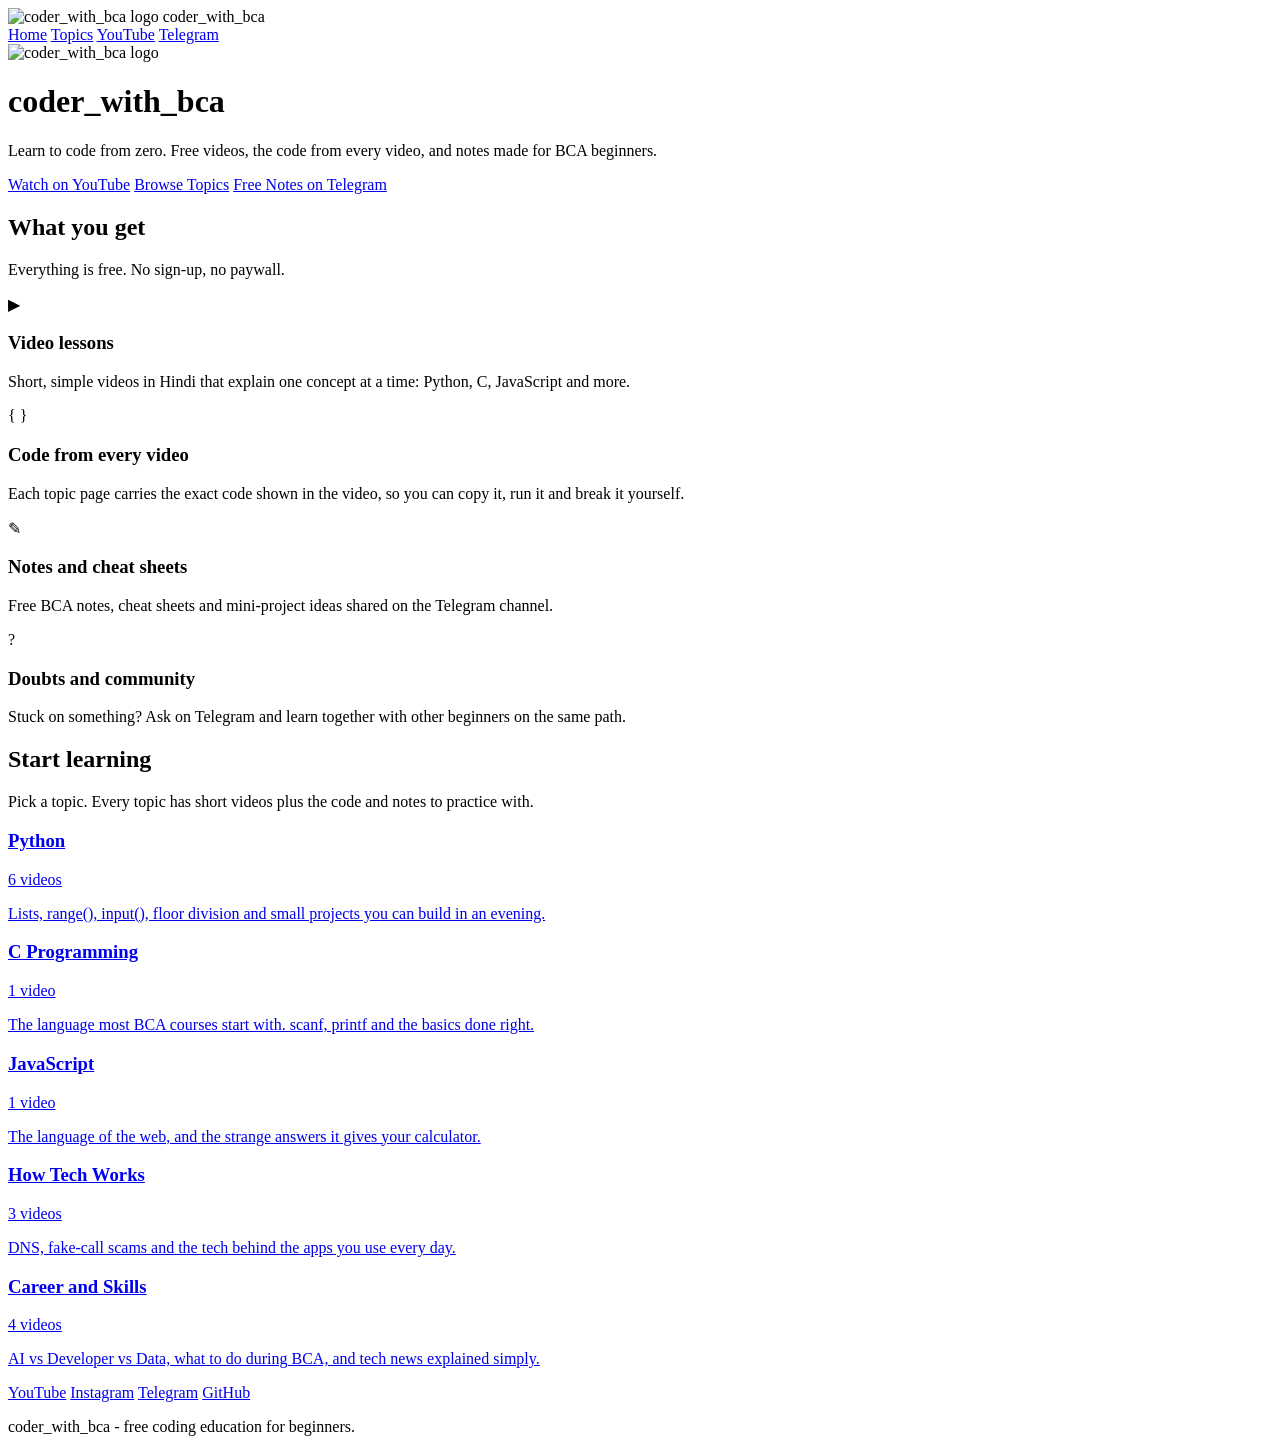
==== index.html @ a45d680a "Create index.html for coder_with_bca website This HTML file serves as the main page for the 'coder_w" ====
<!DOCTYPE html>
<html lang="en">
<head>
<meta charset="UTF-8">
<meta name="viewport" content="width=device-width, initial-scale=1.0">
<title>coder_with_bca - Learn to Code from Zero</title>
<meta name="description" content="Free coding videos, code from every video, and notes for BCA beginners. Learn Python, C, JavaScript and how tech really works.">
<link rel="icon" href="https://github.com/coder-with-bca.png?size=64">
<link rel="stylesheet" href="style.css">
</head>
<body>

<nav>
  <div class="wrap">
    <img src="https://github.com/coder-with-bca.png?size=68" alt="coder_with_bca logo">
    <span class="brand">coder_with_bca</span>
    <div class="links">
      <a href="index.html" class="active">Home</a>
      <a href="topics.html">Topics</a>
      <a href="https://www.youtube.com/@coder_with_bca">YouTube</a>
      <a href="https://t.me/coder_with_bca">Telegram</a>
    </div>
  </div>
</nav>

<header class="hero">
  <img src="https://github.com/coder-with-bca.png?size=240" alt="coder_with_bca logo">
  <h1>coder<span>_</span>with<span>_</span>bca</h1>
  <p class="tag">Learn to code from zero. Free videos, the code from every video, and notes made for BCA beginners.</p>
  <div class="cta-row">
    <a class="btn btn-primary" href="https://www.youtube.com/@coder_with_bca">Watch on YouTube</a>
    <a class="btn btn-mint" href="topics.html">Browse Topics</a>
    <a class="btn btn-ghost" href="https://t.me/coder_with_bca">Free Notes on Telegram</a>
  </div>
</header>

<section>
  <div class="wrap">
    <h2 class="section-title">What you get</h2>
    <p class="section-sub">Everything is free. No sign-up, no paywall.</p>
    <div class="grid">
      <div class="card">
        <div class="icon">&#9654;</div>
        <h3>Video lessons</h3>
        <p>Short, simple videos in Hindi that explain one concept at a time: Python, C, JavaScript and more.</p>
      </div>
      <div class="card">
        <div class="icon">{ }</div>
        <h3>Code from every video</h3>
        <p>Each topic page carries the exact code shown in the video, so you can copy it, run it and break it yourself.</p>
      </div>
      <div class="card">
        <div class="icon">&#9998;</div>
        <h3>Notes and cheat sheets</h3>
        <p>Free BCA notes, cheat sheets and mini-project ideas shared on the Telegram channel.</p>
      </div>
      <div class="card">
        <div class="icon">?</div>
        <h3>Doubts and community</h3>
        <p>Stuck on something? Ask on Telegram and learn together with other beginners on the same path.</p>
      </div>
    </div>
  </div>
</section>

<section>
  <div class="wrap">
    <h2 class="section-title">Start learning</h2>
    <p class="section-sub">Pick a topic. Every topic has short videos plus the code and notes to practice with.</p>
    <div class="grid">
      <a class="card topic-card" href="topics.html#python">
        <h3>Python</h3>
        <p class="count">6 videos</p>
        <p>Lists, range(), input(), floor division and small projects you can build in an evening.</p>
      </a>
      <a class="card topic-card" href="topics.html#c">
        <h3>C Programming</h3>
        <p class="count">1 video</p>
        <p>The language most BCA courses start with. scanf, printf and the basics done right.</p>
      </a>
      <a class="card topic-card" href="topics.html#javascript">
        <h3>JavaScript</h3>
        <p class="count">1 video</p>
        <p>The language of the web, and the strange answers it gives your calculator.</p>
      </a>
      <a class="card topic-card" href="topics.html#howtech">
        <h3>How Tech Works</h3>
        <p class="count">3 videos</p>
        <p>DNS, fake-call scams and the tech behind the apps you use every day.</p>
      </a>
      <a class="card topic-card" href="topics.html#career">
        <h3>Career and Skills</h3>
        <p class="count">4 videos</p>
        <p>AI vs Developer vs Data, what to do during BCA, and tech news explained simply.</p>
      </a>
    </div>
  </div>
</section>

<footer>
  <div class="wrap">
    <div class="socials">
      <a href="https://www.youtube.com/@coder_with_bca">YouTube</a>
      <a href="https://www.instagram.com/coder_with_bca">Instagram</a>
      <a href="https://t.me/coder_with_bca">Telegram</a>
      <a href="https://github.com/coder-with-bca">GitHub</a>
    </div>
    <p>coder_with_bca - free coding education for beginners.</p>
  </div>
</footer>

</body>
</html>
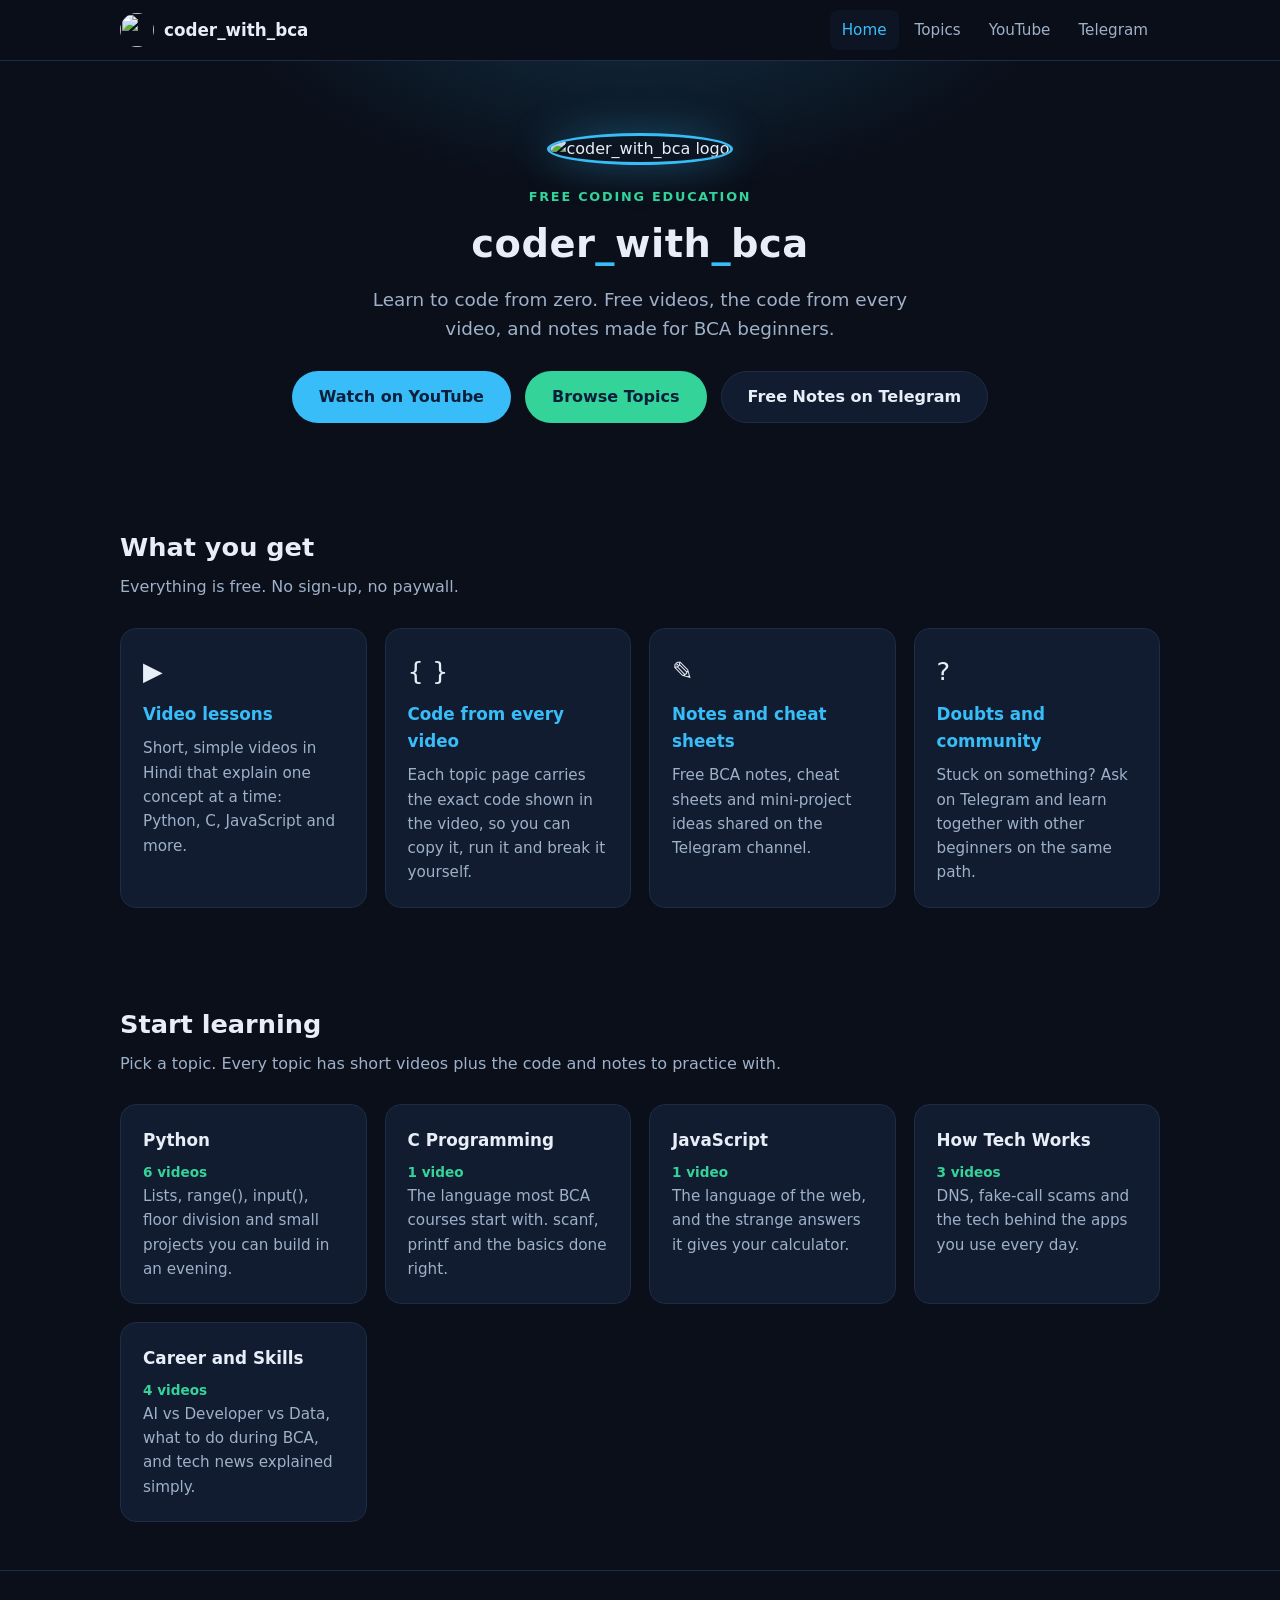
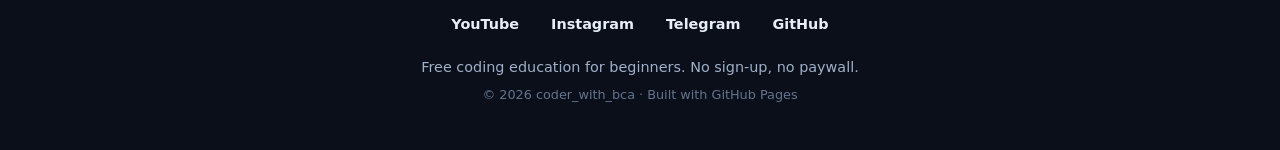
==== commit 594d3e85: "Rebuild home page: semantic HTML, meta/OG tags, skip link" ====
--- a/index.html
+++ b/index.html
@@ -3,111 +3,136 @@
 <head>
 <meta charset="UTF-8">
 <meta name="viewport" content="width=device-width, initial-scale=1.0">
-<title>coder_with_bca - Learn to Code from Zero</title>
+<title>coder_with_bca — Learn to Code from Zero, Free</title>
 <meta name="description" content="Free coding videos, code from every video, and notes for BCA beginners. Learn Python, C, JavaScript and how tech really works.">
-<link rel="icon" href="https://github.com/coder-with-bca.png?size=64">
+<link rel="canonical" href="https://coder-with-bca.github.io/">
+<meta name="robots" content="index, follow">
+<meta name="theme-color" content="#0a0f1a">
+<meta property="og:type" content="website">
+<meta property="og:site_name" content="coder_with_bca">
+<meta property="og:title" content="coder_with_bca — Learn to Code from Zero, Free">
+<meta property="og:description" content="Free coding videos, code from every video, and notes for BCA beginners. Learn Python, C, JavaScript and how tech really works.">
+<meta property="og:url" content="https://coder-with-bca.github.io/">
+<meta property="og:image" content="https://coder-with-bca.github.io/og-image.png">
+<meta property="og:image:width" content="1200">
+<meta property="og:image:height" content="630">
+<meta name="twitter:card" content="summary_large_image">
+<meta name="twitter:title" content="coder_with_bca — Learn to Code from Zero, Free">
+<meta name="twitter:description" content="Free coding videos, code from every video, and notes for BCA beginners. Learn Python, C, JavaScript and how tech really works.">
+<meta name="twitter:image" content="https://coder-with-bca.github.io/og-image.png">
+<link rel="icon" type="image/svg+xml" href="favicon.svg">
+<link rel="icon" type="image/png" sizes="32x32" href="favicon-32.png">
+<link rel="apple-touch-icon" href="apple-touch-icon.png">
+<link rel="preconnect" href="https://www.youtube-nocookie.com">
 <link rel="stylesheet" href="style.css">
 </head>
 <body>
-
-<nav>
-  <div class="wrap">
-    <img src="https://github.com/coder-with-bca.png?size=68" alt="coder_with_bca logo">
-    <span class="brand">coder_with_bca</span>
-    <div class="links">
-      <a href="index.html" class="active">Home</a>
-      <a href="topics.html">Topics</a>
-      <a href="https://www.youtube.com/@coder_with_bca">YouTube</a>
-      <a href="https://t.me/coder_with_bca">Telegram</a>
-    </div>
-  </div>
-</nav>
-
-<header class="hero">
-  <img src="https://github.com/coder-with-bca.png?size=240" alt="coder_with_bca logo">
-  <h1>coder<span>_</span>with<span>_</span>bca</h1>
-  <p class="tag">Learn to code from zero. Free videos, the code from every video, and notes made for BCA beginners.</p>
-  <div class="cta-row">
-    <a class="btn btn-primary" href="https://www.youtube.com/@coder_with_bca">Watch on YouTube</a>
-    <a class="btn btn-mint" href="topics.html">Browse Topics</a>
-    <a class="btn btn-ghost" href="https://t.me/coder_with_bca">Free Notes on Telegram</a>
-  </div>
+<a class="skip-link" href="#main">Skip to content</a>
+<header class="site-header">
+  <nav class="wrap nav" aria-label="Main navigation">
+    <a class="brand" href="index.html">
+      <img src="favicon.svg" width="34" height="34" alt="" aria-hidden="true">
+      <span>coder_with_bca</span>
+    </a>
+    <ul class="nav-links">
+      <li><a href="index.html" aria-current="page">Home</a></li>
+      <li><a href="topics.html">Topics</a></li>
+      <li><a href="https://www.youtube.com/@coder_with_bca">YouTube</a></li>
+      <li><a href="https://t.me/coder_with_bca">Telegram</a></li>
+    </ul>
+  </nav>
 </header>
 
-<section>
+<main id="main">
+<section class="hero">
   <div class="wrap">
-    <h2 class="section-title">What you get</h2>
-    <p class="section-sub">Everything is free. No sign-up, no paywall.</p>
-    <div class="grid">
-      <div class="card">
-        <div class="icon">&#9654;</div>
-        <h3>Video lessons</h3>
-        <p>Short, simple videos in Hindi that explain one concept at a time: Python, C, JavaScript and more.</p>
-      </div>
-      <div class="card">
-        <div class="icon">{ }</div>
-        <h3>Code from every video</h3>
-        <p>Each topic page carries the exact code shown in the video, so you can copy it, run it and break it yourself.</p>
-      </div>
-      <div class="card">
-        <div class="icon">&#9998;</div>
-        <h3>Notes and cheat sheets</h3>
-        <p>Free BCA notes, cheat sheets and mini-project ideas shared on the Telegram channel.</p>
-      </div>
-      <div class="card">
-        <div class="icon">?</div>
-        <h3>Doubts and community</h3>
-        <p>Stuck on something? Ask on Telegram and learn together with other beginners on the same path.</p>
-      </div>
+    <img class="hero-logo" src="https://github.com/coder-with-bca.png?size=240" width="120" height="120" alt="coder_with_bca logo" fetchpriority="high">
+    <p class="kicker">Free coding education</p>
+    <h1>coder<span>_</span>with<span>_</span>bca</h1>
+    <p class="tag">Learn to code from zero. Free videos, the code from every video, and notes made for BCA beginners.</p>
+    <div class="cta-row">
+      <a class="btn btn-primary" href="https://www.youtube.com/@coder_with_bca">Watch on YouTube</a>
+      <a class="btn btn-mint" href="topics.html">Browse Topics</a>
+      <a class="btn btn-ghost" href="https://t.me/coder_with_bca">Free Notes on Telegram</a>
     </div>
   </div>
 </section>
 
-<section>
+<section aria-labelledby="what-you-get">
   <div class="wrap">
-    <h2 class="section-title">Start learning</h2>
+    <h2 class="section-title" id="what-you-get">What you get</h2>
+    <p class="section-sub">Everything is free. No sign-up, no paywall.</p>
+    <ul class="grid feature-grid" role="list">
+      <li class="card">
+        <div class="icon" aria-hidden="true">&#9654;</div>
+        <h3>Video lessons</h3>
+        <p>Short, simple videos in Hindi that explain one concept at a time: Python, C, JavaScript and more.</p>
+      </li>
+      <li class="card">
+        <div class="icon" aria-hidden="true">{ }</div>
+        <h3>Code from every video</h3>
+        <p>Each topic page carries the exact code shown in the video, so you can copy it, run it and break it yourself.</p>
+      </li>
+      <li class="card">
+        <div class="icon" aria-hidden="true">&#9998;</div>
+        <h3>Notes and cheat sheets</h3>
+        <p>Free BCA notes, cheat sheets and mini-project ideas shared on the Telegram channel.</p>
+      </li>
+      <li class="card">
+        <div class="icon" aria-hidden="true">?</div>
+        <h3>Doubts and community</h3>
+        <p>Stuck on something? Ask on Telegram and learn together with other beginners on the same path.</p>
+      </li>
+    </ul>
+  </div>
+</section>
+
+<section aria-labelledby="start-learning">
+  <div class="wrap">
+    <h2 class="section-title" id="start-learning">Start learning</h2>
     <p class="section-sub">Pick a topic. Every topic has short videos plus the code and notes to practice with.</p>
-    <div class="grid">
-      <a class="card topic-card" href="topics.html#python">
+    <ul class="grid" role="list">
+      <li><a class="card topic-card" href="topics.html#python">
         <h3>Python</h3>
         <p class="count">6 videos</p>
         <p>Lists, range(), input(), floor division and small projects you can build in an evening.</p>
-      </a>
-      <a class="card topic-card" href="topics.html#c">
+      </a></li>
+      <li><a class="card topic-card" href="topics.html#c">
         <h3>C Programming</h3>
         <p class="count">1 video</p>
         <p>The language most BCA courses start with. scanf, printf and the basics done right.</p>
-      </a>
-      <a class="card topic-card" href="topics.html#javascript">
+      </a></li>
+      <li><a class="card topic-card" href="topics.html#javascript">
         <h3>JavaScript</h3>
         <p class="count">1 video</p>
         <p>The language of the web, and the strange answers it gives your calculator.</p>
-      </a>
-      <a class="card topic-card" href="topics.html#howtech">
+      </a></li>
+      <li><a class="card topic-card" href="topics.html#howtech">
         <h3>How Tech Works</h3>
         <p class="count">3 videos</p>
         <p>DNS, fake-call scams and the tech behind the apps you use every day.</p>
-      </a>
-      <a class="card topic-card" href="topics.html#career">
+      </a></li>
+      <li><a class="card topic-card" href="topics.html#career">
         <h3>Career and Skills</h3>
         <p class="count">4 videos</p>
         <p>AI vs Developer vs Data, what to do during BCA, and tech news explained simply.</p>
-      </a>
-    </div>
+      </a></li>
+    </ul>
   </div>
 </section>
+</main>
 
-<footer>
+<footer class="site-footer">
   <div class="wrap">
-    <div class="socials">
+    <nav class="socials" aria-label="Social links">
       <a href="https://www.youtube.com/@coder_with_bca">YouTube</a>
       <a href="https://www.instagram.com/coder_with_bca">Instagram</a>
       <a href="https://t.me/coder_with_bca">Telegram</a>
       <a href="https://github.com/coder-with-bca">GitHub</a>
-    </div>
-    <p>coder_with_bca - free coding education for beginners.</p>
+    </nav>
+    <p class="tagline">Free coding education for beginners. No sign-up, no paywall.</p>
+    <p class="fine">&copy; 2026 coder_with_bca &middot; Built with GitHub Pages</p>
   </div>
 </footer>
-
 </body>
 </html>
--- a/style.css
+++ b/style.css
@@ -0,0 +1,231 @@
+/* coder_with_bca — site styles
+   Tokens first, then base, layout, components, and small-screen rules. */
+
+:root {
+  --bg: #0a0f1a;
+  --bg-soft: #0d1524;
+  --card: #111c30;
+  --card-border: #1e2c47;
+  --text: #e8eef7;
+  --muted: #9fb0c9;
+  --sky: #38bdf8;
+  --mint: #34d399;
+  --navy: #0b1f3a;
+  --radius: 16px;
+  --wrap: 1080px;
+}
+
+* { margin: 0; padding: 0; box-sizing: border-box; }
+
+html { scroll-behavior: smooth; }
+
+body {
+  background: var(--bg);
+  color: var(--text);
+  font-family: "Segoe UI", system-ui, -apple-system, Roboto, sans-serif;
+  line-height: 1.6;
+  -webkit-font-smoothing: antialiased;
+}
+
+a { color: var(--sky); text-decoration: none; }
+a:hover { text-decoration: underline; }
+
+/* Keyboard users always see where they are */
+:focus-visible {
+  outline: 2px solid var(--sky);
+  outline-offset: 3px;
+  border-radius: 4px;
+}
+
+.wrap { max-width: var(--wrap); margin: 0 auto; padding: 0 20px; }
+
+.skip-link {
+  position: absolute; left: 12px; top: -48px;
+  background: var(--sky); color: var(--navy);
+  padding: 8px 14px; border-radius: 8px; font-weight: 600;
+  transition: top 0.15s ease; z-index: 100;
+}
+.skip-link:focus { top: 12px; text-decoration: none; }
+
+/* ---------- Header / nav ---------- */
+.site-header {
+  position: sticky; top: 0; z-index: 10;
+  background: rgba(10, 15, 26, 0.92);
+  backdrop-filter: blur(8px);
+  -webkit-backdrop-filter: blur(8px);
+  border-bottom: 1px solid var(--card-border);
+}
+.nav {
+  display: flex; align-items: center; gap: 16px;
+  min-height: 60px;
+}
+.brand {
+  display: flex; align-items: center; gap: 10px;
+  font-weight: 700; font-size: 1.05rem; color: var(--text);
+  white-space: nowrap; flex-shrink: 0;
+}
+.brand:hover { text-decoration: none; color: var(--sky); }
+.brand img { width: 34px; height: 34px; border-radius: 50%; display: block; }
+
+/* Links scroll sideways on narrow screens instead of wrapping */
+.nav-links {
+  display: flex; gap: 4px; margin-left: auto;
+  list-style: none;
+  overflow-x: auto; white-space: nowrap;
+  scrollbar-width: none;
+  -webkit-overflow-scrolling: touch;
+}
+.nav-links::-webkit-scrollbar { display: none; }
+.nav-links a {
+  display: block; padding: 8px 12px; border-radius: 8px;
+  color: var(--muted); font-size: 0.95rem; font-weight: 500;
+}
+.nav-links a:hover { color: var(--sky); text-decoration: none; background: var(--bg-soft); }
+.nav-links a[aria-current="page"] { color: var(--sky); background: var(--bg-soft); }
+
+/* ---------- Hero ---------- */
+.hero {
+  text-align: center;
+  padding: 72px 20px 56px;
+  background:
+    radial-gradient(600px 300px at 50% -80px, rgba(56, 189, 248, 0.18), transparent 70%),
+    var(--bg);
+}
+.hero-logo {
+  width: 120px; height: 120px; border-radius: 50%;
+  border: 3px solid var(--sky);
+  box-shadow: 0 0 40px rgba(56, 189, 248, 0.35);
+}
+.kicker {
+  margin-top: 22px;
+  color: var(--mint);
+  font-size: 0.8rem; font-weight: 700;
+  letter-spacing: 0.14em; text-transform: uppercase;
+}
+.hero h1 { font-size: 2.4rem; margin: 6px 0 10px; letter-spacing: 0.5px; }
+.hero h1 span { color: var(--sky); }
+.hero .tag { color: var(--muted); font-size: 1.15rem; max-width: 560px; margin: 0 auto 28px; }
+
+.cta-row { display: flex; gap: 14px; justify-content: center; flex-wrap: wrap; }
+.btn {
+  display: inline-block; padding: 12px 26px; border-radius: 999px;
+  font-weight: 600; font-size: 1rem; border: 1px solid transparent;
+  transition: transform 0.15s ease, box-shadow 0.15s ease;
+}
+.btn:hover { text-decoration: none; transform: translateY(-1px); }
+.btn-primary { background: var(--sky); color: var(--navy); }
+.btn-primary:hover { box-shadow: 0 6px 20px rgba(56, 189, 248, 0.35); }
+.btn-mint { background: var(--mint); color: var(--navy); }
+.btn-mint:hover { box-shadow: 0 6px 20px rgba(52, 211, 153, 0.3); }
+.btn-ghost { border-color: var(--card-border); color: var(--text); background: var(--card); }
+.btn-ghost:hover { border-color: var(--sky); }
+
+/* ---------- Sections ---------- */
+section { padding: 48px 0; }
+.section-title { font-size: 1.6rem; margin-bottom: 6px; }
+.section-sub { color: var(--muted); margin-bottom: 28px; }
+
+/* ---------- Cards ---------- */
+.grid {
+  display: grid; gap: 18px;
+  grid-template-columns: repeat(auto-fit, minmax(220px, 1fr));
+  list-style: none;
+}
+.card {
+  background: var(--card);
+  border: 1px solid var(--card-border);
+  border-radius: var(--radius);
+  padding: 22px;
+  height: 100%;
+  transition: border-color 0.15s ease, transform 0.15s ease;
+}
+.card h3 { font-size: 1.05rem; margin-bottom: 8px; color: var(--sky); }
+.card p { color: var(--muted); font-size: 0.95rem; }
+.card .icon { font-size: 1.6rem; margin-bottom: 10px; }
+
+/* Topic cards on home */
+a.topic-card { display: block; }
+a.topic-card:hover { text-decoration: none; border-color: var(--sky); transform: translateY(-2px); }
+.topic-card h3 { color: var(--text); }
+.topic-card .count { color: var(--mint); font-size: 0.85rem; font-weight: 600; }
+
+/* ---------- Video cards ---------- */
+.video-grid {
+  display: grid; gap: 24px;
+  grid-template-columns: repeat(auto-fit, minmax(300px, 1fr));
+}
+.video-card {
+  background: var(--card);
+  border: 1px solid var(--card-border);
+  border-radius: var(--radius);
+  overflow: hidden;
+}
+.video-frame { position: relative; padding-top: 56.25%; background: #000; }
+.video-frame iframe {
+  position: absolute; inset: 0; width: 100%; height: 100%; border: 0;
+}
+.video-body { padding: 16px 18px 20px; }
+.video-body h3 { font-size: 1rem; margin-bottom: 6px; }
+.video-body p { color: var(--muted); font-size: 0.9rem; margin-bottom: 10px; }
+
+details { margin-top: 6px; }
+summary {
+  cursor: pointer; color: var(--mint); font-weight: 600; font-size: 0.9rem;
+  list-style: none;
+}
+summary::before { content: "{ } "; color: var(--sky); }
+summary:hover { text-decoration: underline; }
+pre {
+  margin-top: 10px; background: #060b14; border: 1px solid var(--card-border);
+  border-radius: 10px; padding: 14px; overflow-x: auto;
+  font-size: 0.82rem; line-height: 1.5;
+  font-family: "Cascadia Code", Consolas, Menlo, monospace;
+  color: #c9e4ff;
+  tab-size: 4;
+}
+.comment { color: #5c7a9e; }
+
+/* Topic blocks on topics page */
+.topic-block { margin-bottom: 56px; }
+.topic-block > h2 {
+  font-size: 1.4rem; margin-bottom: 4px;
+  padding-bottom: 10px; border-bottom: 2px solid var(--card-border);
+}
+.topic-block > h2 em { color: var(--sky); font-style: normal; }
+.topic-block > p { color: var(--muted); margin-bottom: 22px; }
+
+/* ---------- Footer ---------- */
+.site-footer {
+  border-top: 1px solid var(--card-border);
+  padding: 36px 0 44px; text-align: center;
+  color: var(--muted); font-size: 0.9rem;
+}
+.socials {
+  display: flex; gap: 8px; justify-content: center; flex-wrap: wrap;
+  margin-bottom: 14px;
+}
+.socials a {
+  color: var(--text); font-weight: 600;
+  padding: 6px 12px; border-radius: 8px;
+}
+.socials a:hover { color: var(--sky); text-decoration: none; background: var(--bg-soft); }
+.site-footer .tagline { margin-bottom: 6px; }
+.site-footer .fine { font-size: 0.8rem; color: #64748f; }
+
+/* ---------- 404 ---------- */
+.notfound { min-height: 52vh; }
+.notfound .kicker { margin-top: 0; font-size: 1rem; }
+
+/* ---------- Small screens ---------- */
+@media (max-width: 560px) {
+  .hero { padding: 52px 20px 44px; }
+  .hero h1 { font-size: 1.9rem; }
+  .brand span { font-size: 0.98rem; }
+  .video-grid { grid-template-columns: 1fr; }
+}
+
+/* Respect reduced-motion settings */
+@media (prefers-reduced-motion: reduce) {
+  html { scroll-behavior: auto; }
+  *, *::before, *::after { transition: none !important; }
+  }
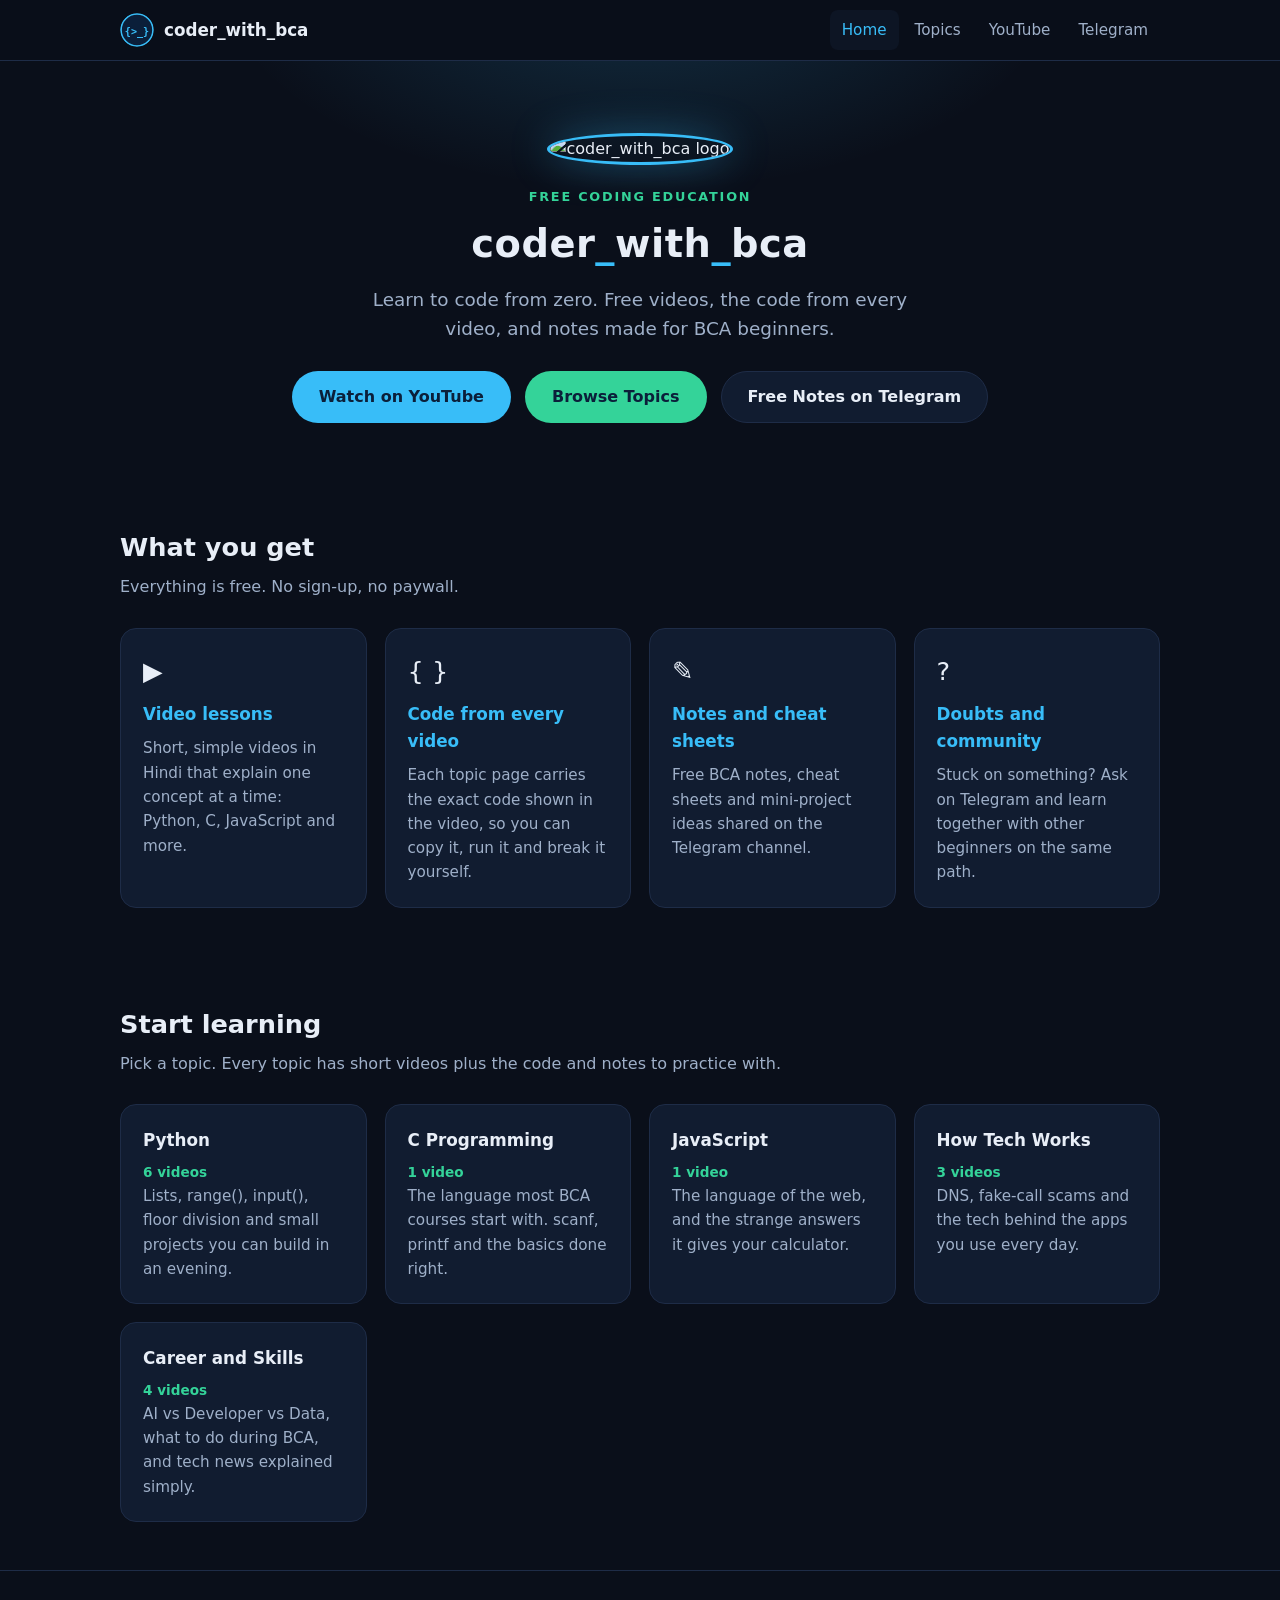
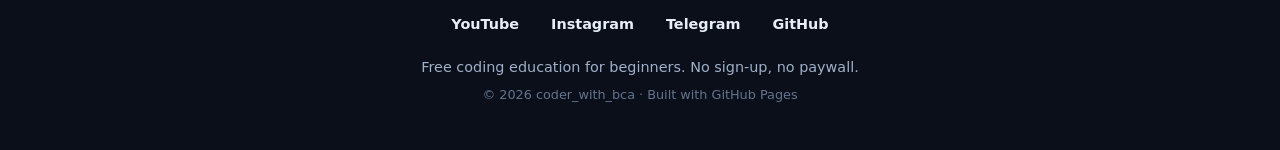
==== commit 5eb16823: "Point social preview image at channel avatar (temporary)" ====
--- a/index.html
+++ b/index.html
@@ -13,13 +13,11 @@
 <meta property="og:title" content="coder_with_bca — Learn to Code from Zero, Free">
 <meta property="og:description" content="Free coding videos, code from every video, and notes for BCA beginners. Learn Python, C, JavaScript and how tech really works.">
 <meta property="og:url" content="https://coder-with-bca.github.io/">
-<meta property="og:image" content="https://coder-with-bca.github.io/og-image.png">
-<meta property="og:image:width" content="1200">
-<meta property="og:image:height" content="630">
+<meta property="og:image" content="https://github.com/coder-with-bca.png?size=630">
 <meta name="twitter:card" content="summary_large_image">
 <meta name="twitter:title" content="coder_with_bca — Learn to Code from Zero, Free">
 <meta name="twitter:description" content="Free coding videos, code from every video, and notes for BCA beginners. Learn Python, C, JavaScript and how tech really works.">
-<meta name="twitter:image" content="https://coder-with-bca.github.io/og-image.png">
+<meta name="twitter:image" content="https://github.com/coder-with-bca.png?size=630">
 <link rel="icon" type="image/svg+xml" href="favicon.svg">
 <link rel="icon" type="image/png" sizes="32x32" href="favicon-32.png">
 <link rel="apple-touch-icon" href="apple-touch-icon.png">
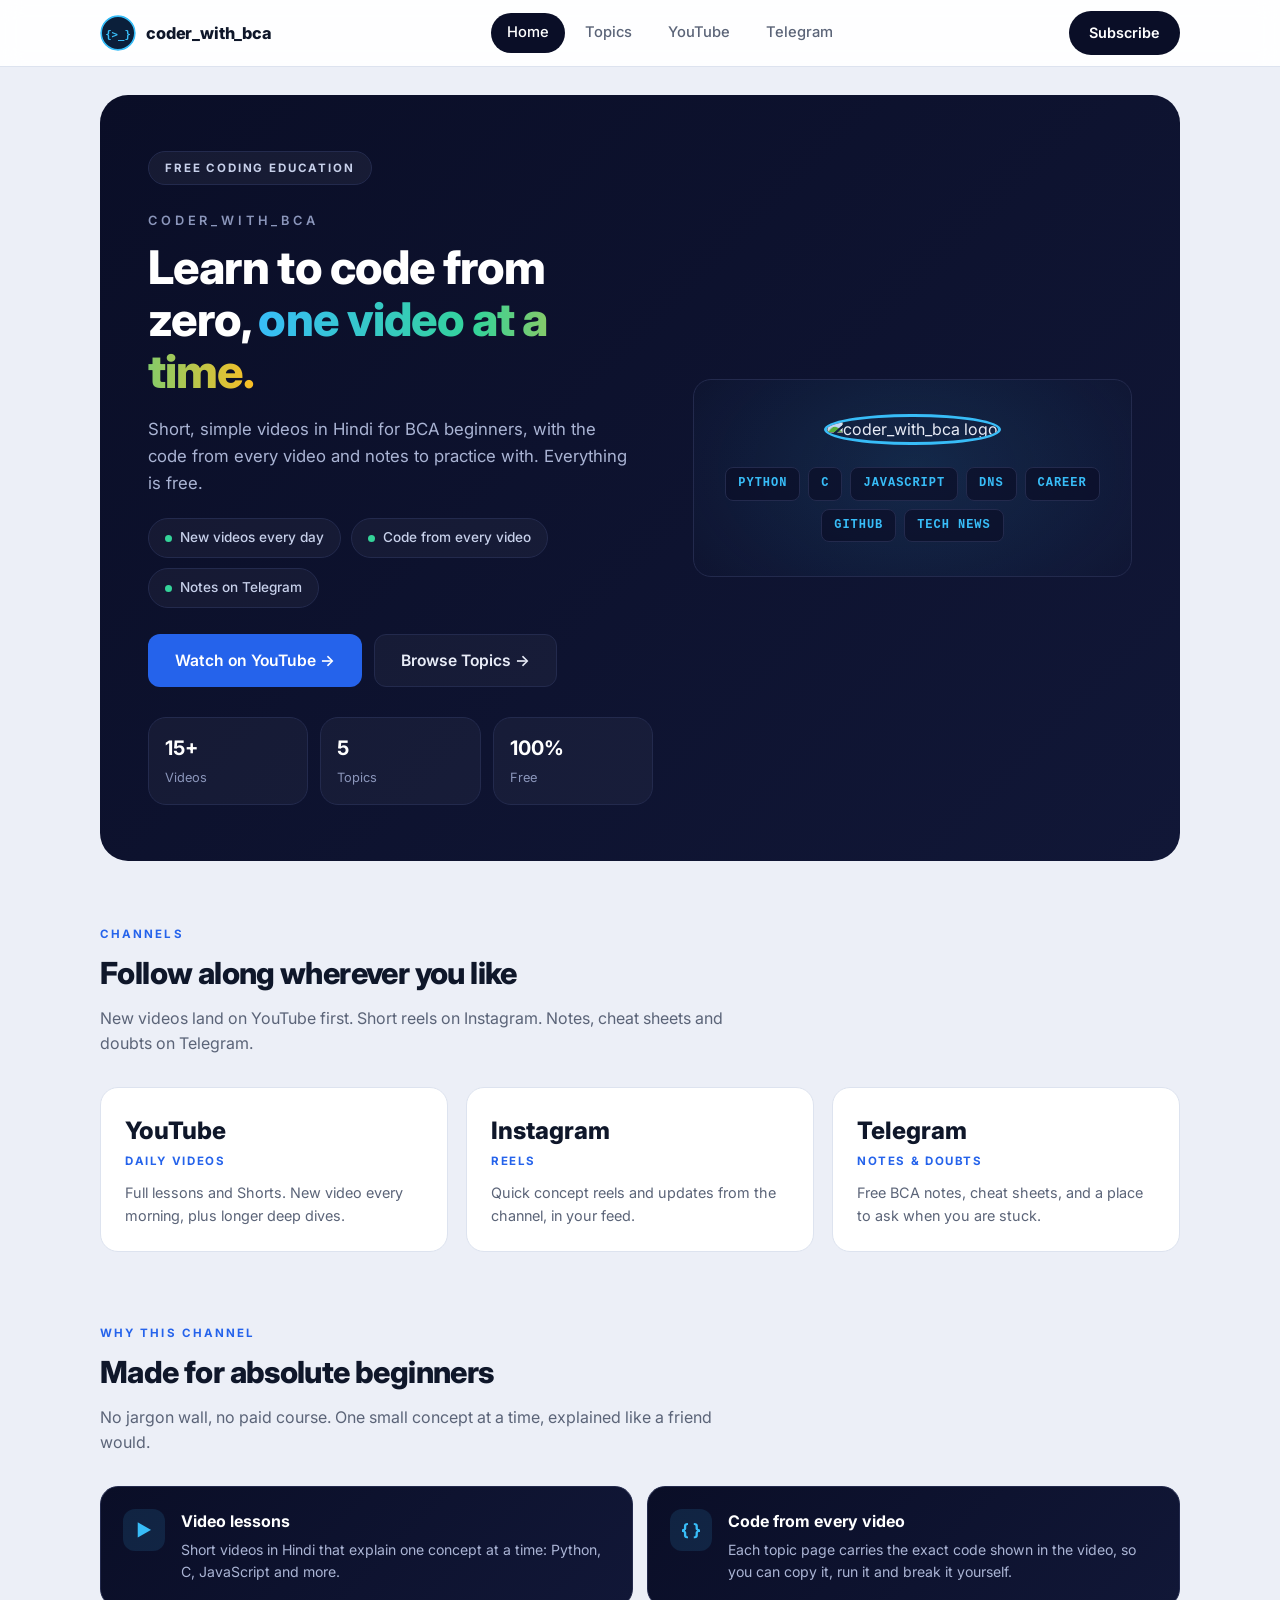
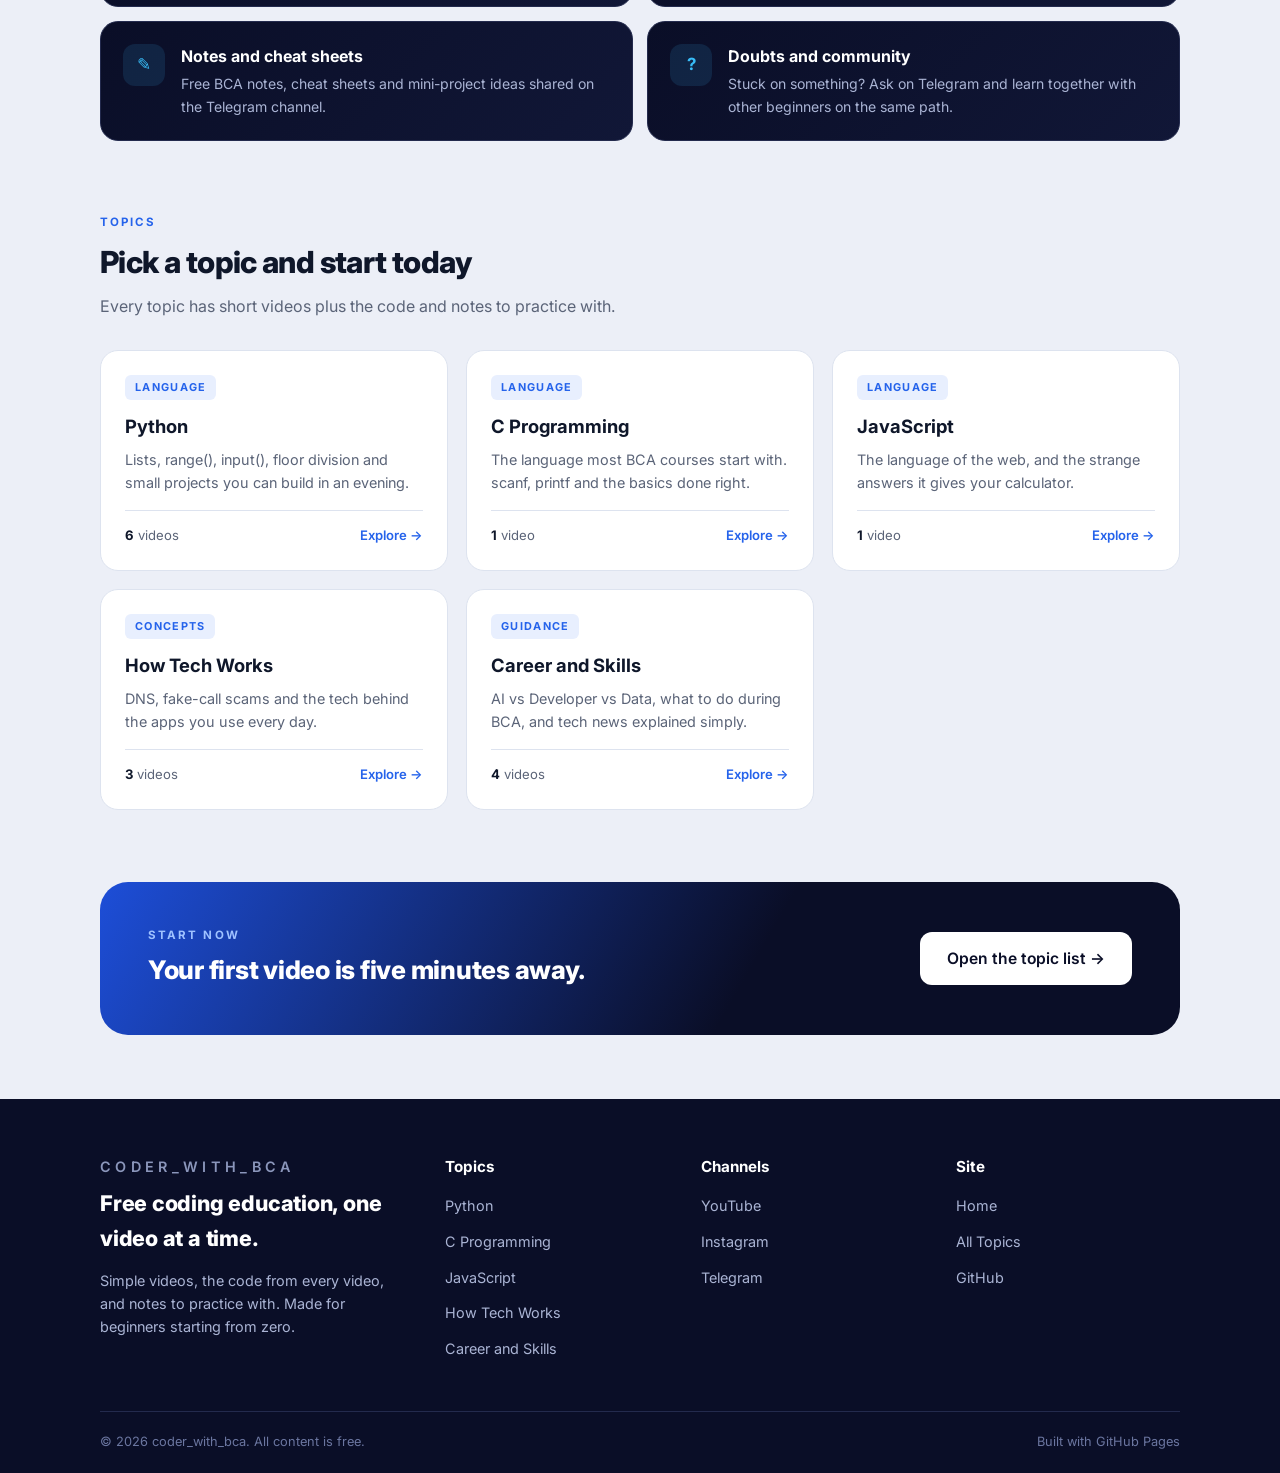
==== commit 9756d08b: "Redesign home: hero panel, channels, benefits, topics, CTA, dark footer Updated various sections of " ====
--- a/index.html
+++ b/index.html
@@ -7,21 +7,23 @@
 <meta name="description" content="Free coding videos, code from every video, and notes for BCA beginners. Learn Python, C, JavaScript and how tech really works.">
 <link rel="canonical" href="https://coder-with-bca.github.io/">
 <meta name="robots" content="index, follow">
-<meta name="theme-color" content="#0a0f1a">
 <meta property="og:type" content="website">
 <meta property="og:site_name" content="coder_with_bca">
 <meta property="og:title" content="coder_with_bca — Learn to Code from Zero, Free">
 <meta property="og:description" content="Free coding videos, code from every video, and notes for BCA beginners. Learn Python, C, JavaScript and how tech really works.">
 <meta property="og:url" content="https://coder-with-bca.github.io/">
 <meta property="og:image" content="https://github.com/coder-with-bca.png?size=630">
-<meta name="twitter:card" content="summary_large_image">
+<meta name="twitter:card" content="summary">
 <meta name="twitter:title" content="coder_with_bca — Learn to Code from Zero, Free">
 <meta name="twitter:description" content="Free coding videos, code from every video, and notes for BCA beginners. Learn Python, C, JavaScript and how tech really works.">
 <meta name="twitter:image" content="https://github.com/coder-with-bca.png?size=630">
 <link rel="icon" type="image/svg+xml" href="favicon.svg">
 <link rel="icon" type="image/png" sizes="32x32" href="favicon-32.png">
 <link rel="apple-touch-icon" href="apple-touch-icon.png">
+<link rel="preconnect" href="https://fonts.googleapis.com">
+<link rel="preconnect" href="https://fonts.gstatic.com" crossorigin>
 <link rel="preconnect" href="https://www.youtube-nocookie.com">
+<link rel="stylesheet" href="https://fonts.googleapis.com/css2?family=Inter:wght@400;500;600;700;800&display=swap">
 <link rel="stylesheet" href="style.css">
 </head>
 <body>
@@ -29,7 +31,7 @@
 <header class="site-header">
   <nav class="wrap nav" aria-label="Main navigation">
     <a class="brand" href="index.html">
-      <img src="favicon.svg" width="34" height="34" alt="" aria-hidden="true">
+      <img src="favicon.svg" width="36" height="36" alt="" aria-hidden="true">
       <span>coder_with_bca</span>
     </a>
     <ul class="nav-links">
@@ -38,98 +40,184 @@
       <li><a href="https://www.youtube.com/@coder_with_bca">YouTube</a></li>
       <li><a href="https://t.me/coder_with_bca">Telegram</a></li>
     </ul>
+    <a class="nav-cta" href="https://www.youtube.com/@coder_with_bca">Subscribe</a>
   </nav>
 </header>
 
 <main id="main">
-<section class="hero">
-  <div class="wrap">
-    <img class="hero-logo" src="https://github.com/coder-with-bca.png?size=240" width="120" height="120" alt="coder_with_bca logo" fetchpriority="high">
-    <p class="kicker">Free coding education</p>
-    <h1>coder<span>_</span>with<span>_</span>bca</h1>
-    <p class="tag">Learn to code from zero. Free videos, the code from every video, and notes made for BCA beginners.</p>
-    <div class="cta-row">
-      <a class="btn btn-primary" href="https://www.youtube.com/@coder_with_bca">Watch on YouTube</a>
-      <a class="btn btn-mint" href="topics.html">Browse Topics</a>
-      <a class="btn btn-ghost" href="https://t.me/coder_with_bca">Free Notes on Telegram</a>
+<div class="wrap">
+  <section class="hero-panel" aria-labelledby="hero-title">
+    <div>
+      <span class="pill-badge">Free coding education</span>
+      <p class="brand-caps">CODER_WITH_BCA</p>
+      <h1 class="hero-title" id="hero-title">Learn to code from zero, <span class="grad">one video at a time.</span></h1>
+      <p class="hero-sub">Short, simple videos in Hindi for BCA beginners, with the code from every video and notes to practice with. Everything is free.</p>
+      <div class="chip-row">
+        <span class="chip">New videos every day</span>
+        <span class="chip">Code from every video</span>
+        <span class="chip">Notes on Telegram</span>
+      </div>
+      <div class="cta-row">
+        <a class="btn btn-primary" href="https://www.youtube.com/@coder_with_bca">Watch on YouTube &rarr;</a>
+        <a class="btn btn-ghost" href="topics.html">Browse Topics &rarr;</a>
+      </div>
+      <div class="stat-row">
+        <div class="stat-card"><b>15+</b><span>Videos</span></div>
+        <div class="stat-card"><b>5</b><span>Topics</span></div>
+        <div class="stat-card"><b>100%</b><span>Free</span></div>
+      </div>
+    </div>
+    <div class="orbit-panel">
+      <img src="https://github.com/coder-with-bca.png?size=240" width="120" height="120" alt="coder_with_bca logo" fetchpriority="high">
+      <div class="orbit-chips">
+        <span>Python</span><span>C</span><span>JavaScript</span><span>DNS</span>
+        <span>Career</span><span>GitHub</span><span>Tech News</span>
+      </div>
+    </div>
+  </section>
+</div>
+
+<section class="section" aria-labelledby="channels">
+  <div class="wrap">
+    <p class="section-label">Channels</p>
+    <h2 class="section-title" id="channels">Follow along wherever you like</h2>
+    <p class="section-sub">New videos land on YouTube first. Short reels on Instagram. Notes, cheat sheets and doubts on Telegram.</p>
+    <div class="channel-grid">
+      <a class="channel-card" href="https://www.youtube.com/@coder_with_bca">
+        <div class="big">YouTube</div>
+        <div class="label">Daily videos</div>
+        <p>Full lessons and Shorts. New video every morning, plus longer deep dives.</p>
+      </a>
+      <a class="channel-card" href="https://www.instagram.com/coder_with_bca">
+        <div class="big">Instagram</div>
+        <div class="label">Reels</div>
+        <p>Quick concept reels and updates from the channel, in your feed.</p>
+      </a>
+      <a class="channel-card" href="https://t.me/coder_with_bca">
+        <div class="big">Telegram</div>
+        <div class="label">Notes &amp; doubts</div>
+        <p>Free BCA notes, cheat sheets, and a place to ask when you are stuck.</p>
+      </a>
     </div>
   </div>
 </section>
 
-<section aria-labelledby="what-you-get">
-  <div class="wrap">
-    <h2 class="section-title" id="what-you-get">What you get</h2>
-    <p class="section-sub">Everything is free. No sign-up, no paywall.</p>
-    <ul class="grid feature-grid" role="list">
-      <li class="card">
-        <div class="icon" aria-hidden="true">&#9654;</div>
-        <h3>Video lessons</h3>
-        <p>Short, simple videos in Hindi that explain one concept at a time: Python, C, JavaScript and more.</p>
-      </li>
-      <li class="card">
-        <div class="icon" aria-hidden="true">{ }</div>
-        <h3>Code from every video</h3>
-        <p>Each topic page carries the exact code shown in the video, so you can copy it, run it and break it yourself.</p>
-      </li>
-      <li class="card">
-        <div class="icon" aria-hidden="true">&#9998;</div>
-        <h3>Notes and cheat sheets</h3>
-        <p>Free BCA notes, cheat sheets and mini-project ideas shared on the Telegram channel.</p>
-      </li>
-      <li class="card">
-        <div class="icon" aria-hidden="true">?</div>
-        <h3>Doubts and community</h3>
-        <p>Stuck on something? Ask on Telegram and learn together with other beginners on the same path.</p>
-      </li>
-    </ul>
+<section class="section" aria-labelledby="why">
+  <div class="wrap">
+    <p class="section-label">Why this channel</p>
+    <h2 class="section-title" id="why">Made for absolute beginners</h2>
+    <p class="section-sub">No jargon wall, no paid course. One small concept at a time, explained like a friend would.</p>
+    <div class="benefit-list">
+      <div class="benefit-card">
+        <div class="benefit-icon" aria-hidden="true">&#9654;</div>
+        <div><h3>Video lessons</h3><p>Short videos in Hindi that explain one concept at a time: Python, C, JavaScript and more.</p></div>
+      </div>
+      <div class="benefit-card">
+        <div class="benefit-icon" aria-hidden="true">{ }</div>
+        <div><h3>Code from every video</h3><p>Each topic page carries the exact code shown in the video, so you can copy it, run it and break it yourself.</p></div>
+      </div>
+      <div class="benefit-card">
+        <div class="benefit-icon" aria-hidden="true">&#9998;</div>
+        <div><h3>Notes and cheat sheets</h3><p>Free BCA notes, cheat sheets and mini-project ideas shared on the Telegram channel.</p></div>
+      </div>
+      <div class="benefit-card">
+        <div class="benefit-icon" aria-hidden="true">?</div>
+        <div><h3>Doubts and community</h3><p>Stuck on something? Ask on Telegram and learn together with other beginners on the same path.</p></div>
+      </div>
+    </div>
   </div>
 </section>
 
-<section aria-labelledby="start-learning">
-  <div class="wrap">
-    <h2 class="section-title" id="start-learning">Start learning</h2>
-    <p class="section-sub">Pick a topic. Every topic has short videos plus the code and notes to practice with.</p>
-    <ul class="grid" role="list">
-      <li><a class="card topic-card" href="topics.html#python">
+<section class="section" aria-labelledby="topics">
+  <div class="wrap">
+    <p class="section-label">Topics</p>
+    <h2 class="section-title" id="topics">Pick a topic and start today</h2>
+    <p class="section-sub">Every topic has short videos plus the code and notes to practice with.</p>
+    <div class="topic-grid">
+      <a class="topic-card" href="topics.html#python">
+        <span class="topic-tag">Language</span>
         <h3>Python</h3>
-        <p class="count">6 videos</p>
         <p>Lists, range(), input(), floor division and small projects you can build in an evening.</p>
-      </a></li>
-      <li><a class="card topic-card" href="topics.html#c">
+        <div class="topic-meta"><span><b>6</b> videos</span><span class="go">Explore &rarr;</span></div>
+      </a>
+      <a class="topic-card" href="topics.html#c">
+        <span class="topic-tag">Language</span>
         <h3>C Programming</h3>
-        <p class="count">1 video</p>
         <p>The language most BCA courses start with. scanf, printf and the basics done right.</p>
-      </a></li>
-      <li><a class="card topic-card" href="topics.html#javascript">
+        <div class="topic-meta"><span><b>1</b> video</span><span class="go">Explore &rarr;</span></div>
+      </a>
+      <a class="topic-card" href="topics.html#javascript">
+        <span class="topic-tag">Language</span>
         <h3>JavaScript</h3>
-        <p class="count">1 video</p>
         <p>The language of the web, and the strange answers it gives your calculator.</p>
-      </a></li>
-      <li><a class="card topic-card" href="topics.html#howtech">
+        <div class="topic-meta"><span><b>1</b> video</span><span class="go">Explore &rarr;</span></div>
+      </a>
+      <a class="topic-card" href="topics.html#howtech">
+        <span class="topic-tag">Concepts</span>
         <h3>How Tech Works</h3>
-        <p class="count">3 videos</p>
         <p>DNS, fake-call scams and the tech behind the apps you use every day.</p>
-      </a></li>
-      <li><a class="card topic-card" href="topics.html#career">
+        <div class="topic-meta"><span><b>3</b> videos</span><span class="go">Explore &rarr;</span></div>
+      </a>
+      <a class="topic-card" href="topics.html#career">
+        <span class="topic-tag">Guidance</span>
         <h3>Career and Skills</h3>
-        <p class="count">4 videos</p>
         <p>AI vs Developer vs Data, what to do during BCA, and tech news explained simply.</p>
-      </a></li>
-    </ul>
+        <div class="topic-meta"><span><b>4</b> videos</span><span class="go">Explore &rarr;</span></div>
+      </a>
+    </div>
   </div>
 </section>
+
+<div class="wrap">
+  <div class="cta-banner">
+    <div>
+      <p class="section-label">Start now</p>
+      <h2>Your first video is five minutes away.</h2>
+    </div>
+    <a class="btn" href="topics.html">Open the topic list &rarr;</a>
+  </div>
+</div>
 </main>
 
 <footer class="site-footer">
   <div class="wrap">
-    <nav class="socials" aria-label="Social links">
-      <a href="https://www.youtube.com/@coder_with_bca">YouTube</a>
-      <a href="https://www.instagram.com/coder_with_bca">Instagram</a>
-      <a href="https://t.me/coder_with_bca">Telegram</a>
-      <a href="https://github.com/coder-with-bca">GitHub</a>
-    </nav>
-    <p class="tagline">Free coding education for beginners. No sign-up, no paywall.</p>
-    <p class="fine">&copy; 2026 coder_with_bca &middot; Built with GitHub Pages</p>
+    <div class="footer-grid">
+      <div>
+        <p class="brand-caps">CODER_WITH_BCA</p>
+        <h2>Free coding education, one video at a time.</h2>
+        <p>Simple videos, the code from every video, and notes to practice with. Made for beginners starting from zero.</p>
+      </div>
+      <div>
+        <h3>Topics</h3>
+        <ul>
+          <li><a href="topics.html#python">Python</a></li>
+          <li><a href="topics.html#c">C Programming</a></li>
+          <li><a href="topics.html#javascript">JavaScript</a></li>
+          <li><a href="topics.html#howtech">How Tech Works</a></li>
+          <li><a href="topics.html#career">Career and Skills</a></li>
+        </ul>
+      </div>
+      <div>
+        <h3>Channels</h3>
+        <ul>
+          <li><a href="https://www.youtube.com/@coder_with_bca">YouTube</a></li>
+          <li><a href="https://www.instagram.com/coder_with_bca">Instagram</a></li>
+          <li><a href="https://t.me/coder_with_bca">Telegram</a></li>
+        </ul>
+      </div>
+      <div>
+        <h3>Site</h3>
+        <ul>
+          <li><a href="index.html">Home</a></li>
+          <li><a href="topics.html">All Topics</a></li>
+          <li><a href="https://github.com/coder-with-bca">GitHub</a></li>
+        </ul>
+      </div>
+    </div>
+    <div class="footer-bar">
+      <span>&copy; 2026 coder_with_bca. All content is free.</span>
+      <span>Built with GitHub Pages</span>
+    </div>
   </div>
 </footer>
 </body>
--- a/style.css
+++ b/style.css
@@ -1,18 +1,24 @@
-/* coder_with_bca — site styles
-   Tokens first, then base, layout, components, and small-screen rules. */
+/* coder_with_bca — v2
+   Layout language: light page, white pill nav, dark navy rounded feature panels.
+   All code original. */
 
 :root {
-  --bg: #0a0f1a;
-  --bg-soft: #0d1524;
-  --card: #111c30;
-  --card-border: #1e2c47;
-  --text: #e8eef7;
-  --muted: #9fb0c9;
+  --page: #eceff7;
+  --ink: #0f172a;
+  --muted: #5b6478;
+  --navy: #0a0e27;
+  --navy-2: #111737;
+  --navy-border: #232a4d;
+  --blue: #2563eb;
+  --blue-dark: #1d4ed8;
   --sky: #38bdf8;
   --mint: #34d399;
-  --navy: #0b1f3a;
-  --radius: 16px;
-  --wrap: 1080px;
+  --amber: #fbbf24;
+  --white: #ffffff;
+  --line: #dde3ef;
+  --radius-lg: 28px;
+  --radius-md: 18px;
+  --wrap: 1120px;
 }
 
 * { margin: 0; padding: 0; box-sizing: border-box; }
@@ -20,56 +26,54 @@
 html { scroll-behavior: smooth; }
 
 body {
-  background: var(--bg);
-  color: var(--text);
-  font-family: "Segoe UI", system-ui, -apple-system, Roboto, sans-serif;
+  background: var(--page);
+  color: var(--ink);
+  font-family: "Inter", "Segoe UI", system-ui, -apple-system, Roboto, sans-serif;
   line-height: 1.6;
   -webkit-font-smoothing: antialiased;
 }
 
-a { color: var(--sky); text-decoration: none; }
+a { color: var(--blue); text-decoration: none; }
 a:hover { text-decoration: underline; }
 
-/* Keyboard users always see where they are */
 :focus-visible {
-  outline: 2px solid var(--sky);
+  outline: 2px solid var(--blue);
   outline-offset: 3px;
-  border-radius: 4px;
+  border-radius: 6px;
 }
 
 .wrap { max-width: var(--wrap); margin: 0 auto; padding: 0 20px; }
 
 .skip-link {
   position: absolute; left: 12px; top: -48px;
-  background: var(--sky); color: var(--navy);
+  background: var(--navy); color: #fff;
   padding: 8px 14px; border-radius: 8px; font-weight: 600;
   transition: top 0.15s ease; z-index: 100;
 }
 .skip-link:focus { top: 12px; text-decoration: none; }
 
-/* ---------- Header / nav ---------- */
+/* ---------- Nav (white bar, pill links) ---------- */
 .site-header {
-  position: sticky; top: 0; z-index: 10;
-  background: rgba(10, 15, 26, 0.92);
-  backdrop-filter: blur(8px);
-  -webkit-backdrop-filter: blur(8px);
-  border-bottom: 1px solid var(--card-border);
+  position: sticky; top: 0; z-index: 20;
+  background: rgba(255, 255, 255, 0.94);
+  backdrop-filter: blur(10px);
+  -webkit-backdrop-filter: blur(10px);
+  border-bottom: 1px solid var(--line);
 }
 .nav {
-  display: flex; align-items: center; gap: 16px;
-  min-height: 60px;
+  display: flex; align-items: center; gap: 18px;
+  min-height: 66px;
 }
 .brand {
   display: flex; align-items: center; gap: 10px;
-  font-weight: 700; font-size: 1.05rem; color: var(--text);
-  white-space: nowrap; flex-shrink: 0;
-}
-.brand:hover { text-decoration: none; color: var(--sky); }
-.brand img { width: 34px; height: 34px; border-radius: 50%; display: block; }
-
-/* Links scroll sideways on narrow screens instead of wrapping */
+  color: var(--ink); font-weight: 800; font-size: 1.02rem;
+  letter-spacing: -0.01em; white-space: nowrap; flex-shrink: 0;
+}
+.brand:hover { text-decoration: none; }
+.brand img { width: 36px; height: 36px; border-radius: 50%; display: block; }
+
 .nav-links {
-  display: flex; gap: 4px; margin-left: auto;
+  display: flex; gap: 4px; margin: 0 auto;
   list-style: none;
   overflow-x: auto; white-space: nowrap;
   scrollbar-width: none;
@@ -77,155 +81,297 @@
 }
 .nav-links::-webkit-scrollbar { display: none; }
 .nav-links a {
-  display: block; padding: 8px 12px; border-radius: 8px;
-  color: var(--muted); font-size: 0.95rem; font-weight: 500;
-}
-.nav-links a:hover { color: var(--sky); text-decoration: none; background: var(--bg-soft); }
-.nav-links a[aria-current="page"] { color: var(--sky); background: var(--bg-soft); }
-
-/* ---------- Hero ---------- */
-.hero {
+  display: block; padding: 8px 16px; border-radius: 999px;
+  color: var(--muted); font-size: 0.92rem; font-weight: 500;
+}
+.nav-links a:hover { color: var(--ink); text-decoration: none; background: #f1f4fa; }
+.nav-links a[aria-current="page"] { background: var(--navy); color: #fff; }
+
+.nav-cta {
+  flex-shrink: 0;
+  background: var(--navy); color: #fff;
+  padding: 10px 20px; border-radius: 999px;
+  font-weight: 600; font-size: 0.9rem;
+}
+.nav-cta:hover { background: var(--blue); text-decoration: none; }
+
+/* ---------- Hero (dark rounded panel) ---------- */
+.hero-panel {
+  margin: 28px auto 0;
+  background: linear-gradient(135deg, var(--navy) 0%, var(--navy-2) 100%);
+  border-radius: var(--radius-lg);
+  color: #e8ecf7;
+  padding: 56px 48px;
+  display: grid;
+  grid-template-columns: 1.15fr 1fr;
+  gap: 40px;
+  align-items: center;
+}
+
+.pill-badge {
+  display: inline-block;
+  border: 1px solid var(--navy-border);
+  background: rgba(255, 255, 255, 0.05);
+  color: #c7d0ea;
+  border-radius: 999px;
+  padding: 7px 16px;
+  font-size: 0.72rem; font-weight: 700;
+  letter-spacing: 0.16em; text-transform: uppercase;
+}
+.brand-caps {
+  margin-top: 26px;
+  color: #8b96bb;
+  font-size: 0.8rem; font-weight: 600;
+  letter-spacing: 0.3em; text-transform: uppercase;
+}
+.hero-title {
+  margin-top: 10px;
+  font-size: 2.9rem; font-weight: 800;
+  line-height: 1.12; letter-spacing: -0.02em;
+  color: #fff;
+}
+.hero-title .grad {
+  background: linear-gradient(90deg, var(--sky), var(--mint) 55%, var(--amber));
+  -webkit-background-clip: text;
+  background-clip: text;
+  color: transparent;
+}
+.hero-sub { margin-top: 18px; color: #aab4d4; font-size: 1.05rem; max-width: 480px; }
+
+.chip-row { display: flex; flex-wrap: wrap; gap: 10px; margin-top: 22px; }
+.chip {
+  display: inline-flex; align-items: center; gap: 8px;
+  border: 1px solid var(--navy-border);
+  background: rgba(255, 255, 255, 0.04);
+  color: #c7d0ea;
+  border-radius: 999px; padding: 8px 16px;
+  font-size: 0.85rem; font-weight: 500;
+}
+.chip::before { content: ""; width: 7px; height: 7px; border-radius: 50%; background: var(--mint); }
+
+.cta-row { display: flex; flex-wrap: wrap; gap: 12px; margin-top: 26px; }
+.btn {
+  display: inline-flex; align-items: center; gap: 8px;
+  padding: 13px 26px; border-radius: 12px;
+  font-weight: 600; font-size: 0.98rem; border: 1px solid transparent;
+  transition: transform 0.15s ease, background 0.15s ease, box-shadow 0.15s ease;
+}
+.btn:hover { text-decoration: none; transform: translateY(-1px); }
+.btn-primary { background: var(--blue); color: #fff; }
+.btn-primary:hover { background: var(--blue-dark); box-shadow: 0 8px 24px rgba(37, 99, 235, 0.4); }
+.btn-ghost { border-color: var(--navy-border); color: #e8ecf7; background: rgba(255,255,255,0.04); }
+.btn-ghost:hover { border-color: var(--sky); }
+
+.stat-row { display: grid; grid-template-columns: repeat(3, 1fr); gap: 12px; margin-top: 30px; }
+.stat-card {
+  border: 1px solid var(--navy-border);
+  background: rgba(255, 255, 255, 0.04);
+  border-radius: var(--radius-md);
+  padding: 14px 16px;
+}
+.stat-card b { display: block; font-size: 1.25rem; color: #fff; }
+.stat-card span { font-size: 0.8rem; color: #8b96bb; }
+
+/* Hero right: orbit panel */
+.orbit-panel {
+  border: 1px solid var(--navy-border);
+  background: radial-gradient(400px 260px at 50% 45%, rgba(56, 189, 248, 0.12), transparent 70%);
+  border-radius: var(--radius-md);
+  padding: 34px 20px;
   text-align: center;
-  padding: 72px 20px 56px;
-  background:
-    radial-gradient(600px 300px at 50% -80px, rgba(56, 189, 248, 0.18), transparent 70%),
-    var(--bg);
-}
-.hero-logo {
-  width: 120px; height: 120px; border-radius: 50%;
-  border: 3px solid var(--sky);
-  box-shadow: 0 0 40px rgba(56, 189, 248, 0.35);
-}
-.kicker {
-  margin-top: 22px;
-  color: var(--mint);
-  font-size: 0.8rem; font-weight: 700;
-  letter-spacing: 0.14em; text-transform: uppercase;
-}
-.hero h1 { font-size: 2.4rem; margin: 6px 0 10px; letter-spacing: 0.5px; }
-.hero h1 span { color: var(--sky); }
-.hero .tag { color: var(--muted); font-size: 1.15rem; max-width: 560px; margin: 0 auto 28px; }
-
-.cta-row { display: flex; gap: 14px; justify-content: center; flex-wrap: wrap; }
-.btn {
-  display: inline-block; padding: 12px 26px; border-radius: 999px;
-  font-weight: 600; font-size: 1rem; border: 1px solid transparent;
+}
+.orbit-panel img { width: 120px; height: 120px; border-radius: 50%; border: 3px solid var(--sky); }
+.orbit-chips { display: flex; flex-wrap: wrap; gap: 8px; justify-content: center; margin-top: 22px; }
+.orbit-chips span {
+  border: 1px solid var(--navy-border);
+  background: rgba(10, 14, 39, 0.7);
+  color: var(--sky);
+  border-radius: 8px; padding: 6px 12px;
+  font-size: 0.75rem; font-weight: 700;
+  letter-spacing: 0.08em; text-transform: uppercase;
+  font-family: "Cascadia Code", Consolas, Menlo, monospace;
+}
+
+/* ---------- Sections on light bg ---------- */
+.section { padding: 64px 0 8px; }
+.section-label {
+  color: var(--blue);
+  font-size: 0.72rem; font-weight: 700;
+  letter-spacing: 0.18em; text-transform: uppercase;
+}
+.section-title { font-size: 1.9rem; font-weight: 800; letter-spacing: -0.02em; margin-top: 6px; }
+.section-sub { color: var(--muted); margin-top: 8px; max-width: 640px; }
+
+/* Social / channel cards */
+.channel-grid { display: grid; gap: 18px; grid-template-columns: repeat(auto-fit, minmax(240px, 1fr)); margin-top: 30px; }
+.channel-card {
+  display: block;
+  background: var(--white);
+  border: 1px solid var(--line);
+  border-radius: var(--radius-md);
+  padding: 24px;
   transition: transform 0.15s ease, box-shadow 0.15s ease;
 }
-.btn:hover { text-decoration: none; transform: translateY(-1px); }
-.btn-primary { background: var(--sky); color: var(--navy); }
-.btn-primary:hover { box-shadow: 0 6px 20px rgba(56, 189, 248, 0.35); }
-.btn-mint { background: var(--mint); color: var(--navy); }
-.btn-mint:hover { box-shadow: 0 6px 20px rgba(52, 211, 153, 0.3); }
-.btn-ghost { border-color: var(--card-border); color: var(--text); background: var(--card); }
-.btn-ghost:hover { border-color: var(--sky); }
-
-/* ---------- Sections ---------- */
-section { padding: 48px 0; }
-.section-title { font-size: 1.6rem; margin-bottom: 6px; }
-.section-sub { color: var(--muted); margin-bottom: 28px; }
-
-/* ---------- Cards ---------- */
-.grid {
-  display: grid; gap: 18px;
-  grid-template-columns: repeat(auto-fit, minmax(220px, 1fr));
+.channel-card:hover { text-decoration: none; transform: translateY(-2px); box-shadow: 0 12px 30px rgba(15, 23, 42, 0.08); }
+.channel-card .big { font-size: 1.5rem; font-weight: 800; color: var(--ink); }
+.channel-card .label { color: var(--blue); font-size: 0.72rem; font-weight: 700; letter-spacing: 0.14em; text-transform: uppercase; margin-top: 2px; }
+.channel-card p { color: var(--muted); font-size: 0.9rem; margin-top: 10px; }
+
+/* Benefits: dark list cards */
+.benefit-list { display: grid; gap: 14px; grid-template-columns: 1fr 1fr; margin-top: 30px; }
+.benefit-card {
+  display: flex; gap: 16px; align-items: flex-start;
+  background: linear-gradient(135deg, var(--navy) 0%, var(--navy-2) 100%);
+  border: 1px solid var(--navy-border);
+  border-radius: var(--radius-md);
+  padding: 22px;
+}
+.benefit-icon {
+  flex-shrink: 0;
+  width: 42px; height: 42px; border-radius: 12px;
+  display: grid; place-items: center;
+  background: rgba(56, 189, 248, 0.12);
+  color: var(--sky); font-weight: 700; font-size: 1.05rem;
+}
+.benefit-card h3 { color: #fff; font-size: 1rem; }
+.benefit-card p { color: #aab4d4; font-size: 0.88rem; margin-top: 4px; }
+
+/* Topics as course-style white cards */
+.topic-grid { display: grid; gap: 18px; grid-template-columns: repeat(auto-fit, minmax(260px, 1fr)); margin-top: 30px; }
+.topic-card {
+  display: flex; flex-direction: column;
+  background: var(--white);
+  border: 1px solid var(--line);
+  border-radius: var(--radius-md);
+  padding: 24px;
+  transition: transform 0.15s ease, box-shadow 0.15s ease;
+}
+.topic-card:hover { text-decoration: none; transform: translateY(-2px); box-shadow: 0 12px 30px rgba(15, 23, 42, 0.08); }
+.topic-tag {
+  align-self: flex-start;
+  color: var(--blue); background: #e8effe;
+  font-size: 0.68rem; font-weight: 700;
+  letter-spacing: 0.12em; text-transform: uppercase;
+  border-radius: 6px; padding: 4px 10px;
+}
+.topic-card h3 { color: var(--ink); font-size: 1.15rem; margin-top: 12px; }
+.topic-card p { color: var(--muted); font-size: 0.9rem; margin-top: 6px; flex: 1; }
+.topic-meta {
+  display: flex; justify-content: space-between; align-items: center;
+  margin-top: 16px; padding-top: 14px;
+  border-top: 1px solid var(--line);
+  font-size: 0.82rem; color: var(--muted);
+}
+.topic-meta b { color: var(--ink); }
+.topic-meta .go { color: var(--blue); font-weight: 600; }
+
+/* Dark CTA banner */
+.cta-banner {
+  margin: 64px auto;
+  background: linear-gradient(120deg, var(--blue-dark), var(--navy) 60%);
+  border-radius: var(--radius-lg);
+  padding: 44px 48px;
+  display: flex; align-items: center; justify-content: space-between;
+  gap: 24px; flex-wrap: wrap;
+  color: #fff;
+}
+.cta-banner .section-label { color: #9fc2ff; }
+.cta-banner h2 { font-size: 1.6rem; font-weight: 800; letter-spacing: -0.01em; margin-top: 6px; }
+.cta-banner .btn { background: #fff; color: var(--navy); }
+.cta-banner .btn:hover { box-shadow: 0 8px 24px rgba(0,0,0,0.3); }
+
+/* ---------- Footer (dark) ---------- */
+.site-footer {
+  background: var(--navy);
+  color: #aab4d4;
+  margin-top: 20px;
+}
+.footer-grid {
+  display: grid; gap: 32px;
+  grid-template-columns: 1.4fr 1fr 1fr 1fr;
+  padding: 56px 0 40px;
+}
+.footer-grid .brand-caps { margin-top: 0; color: #8b96bb; }
+.footer-grid h2 { color: #fff; font-size: 1.35rem; font-weight: 800; letter-spacing: -0.01em; margin-top: 8px; }
+.footer-grid > div > p { font-size: 0.9rem; margin-top: 14px; max-width: 300px; }
+.footer-grid h3 { color: #fff; font-size: 0.95rem; margin-bottom: 14px; }
+.footer-grid ul { list-style: none; }
+.footer-grid li { margin-bottom: 10px; }
+.footer-grid a { color: #aab4d4; font-size: 0.9rem; }
+.footer-grid a:hover { color: var(--sky); text-decoration: none; }
+.footer-bar {
+  border-top: 1px solid var(--navy-border);
+  padding: 20px 0;
+  display: flex; justify-content: space-between; gap: 12px; flex-wrap: wrap;
+  font-size: 0.8rem; color: #6b76a0;
+}
+
+/* ---------- Topics page: white video cards ---------- */
+.page-head { padding: 48px 0 8px; }
+.video-grid { display: grid; gap: 22px; grid-template-columns: repeat(auto-fit, minmax(300px, 1fr)); margin-top: 22px; }
+.video-card {
+  background: var(--white);
+  border: 1px solid var(--line);
+  border-radius: var(--radius-md);
+  overflow: hidden;
+}
+.video-frame { position: relative; padding-top: 56.25%; background: #000; }
+.video-frame iframe { position: absolute; inset: 0; width: 100%; height: 100%; border: 0; }
+.video-body { padding: 16px 18px 20px; }
+.video-body h3 { font-size: 1rem; color: var(--ink); }
+.video-body p { color: var(--muted); font-size: 0.88rem; margin-top: 6px; }
+
+details { margin-top: 12px; }
+summary {
+  cursor: pointer; color: var(--blue); font-weight: 600; font-size: 0.88rem;
   list-style: none;
 }
-.card {
-  background: var(--card);
-  border: 1px solid var(--card-border);
-  border-radius: var(--radius);
-  padding: 22px;
-  height: 100%;
-  transition: border-color 0.15s ease, transform 0.15s ease;
-}
-.card h3 { font-size: 1.05rem; margin-bottom: 8px; color: var(--sky); }
-.card p { color: var(--muted); font-size: 0.95rem; }
-.card .icon { font-size: 1.6rem; margin-bottom: 10px; }
-
-/* Topic cards on home */
-a.topic-card { display: block; }
-a.topic-card:hover { text-decoration: none; border-color: var(--sky); transform: translateY(-2px); }
-.topic-card h3 { color: var(--text); }
-.topic-card .count { color: var(--mint); font-size: 0.85rem; font-weight: 600; }
-
-/* ---------- Video cards ---------- */
-.video-grid {
-  display: grid; gap: 24px;
-  grid-template-columns: repeat(auto-fit, minmax(300px, 1fr));
-}
-.video-card {
-  background: var(--card);
-  border: 1px solid var(--card-border);
-  border-radius: var(--radius);
-  overflow: hidden;
-}
-.video-frame { position: relative; padding-top: 56.25%; background: #000; }
-.video-frame iframe {
-  position: absolute; inset: 0; width: 100%; height: 100%; border: 0;
-}
-.video-body { padding: 16px 18px 20px; }
-.video-body h3 { font-size: 1rem; margin-bottom: 6px; }
-.video-body p { color: var(--muted); font-size: 0.9rem; margin-bottom: 10px; }
-
-details { margin-top: 6px; }
-summary {
-  cursor: pointer; color: var(--mint); font-weight: 600; font-size: 0.9rem;
-  list-style: none;
-}
-summary::before { content: "{ } "; color: var(--sky); }
+summary::before { content: "{ } "; color: var(--mint); }
 summary:hover { text-decoration: underline; }
 pre {
-  margin-top: 10px; background: #060b14; border: 1px solid var(--card-border);
-  border-radius: 10px; padding: 14px; overflow-x: auto;
+  margin-top: 10px; background: var(--navy); border-radius: 10px; padding: 14px;
+  overflow-x: auto;
   font-size: 0.82rem; line-height: 1.5;
   font-family: "Cascadia Code", Consolas, Menlo, monospace;
   color: #c9e4ff;
   tab-size: 4;
 }
-.comment { color: #5c7a9e; }
-
-/* Topic blocks on topics page */
-.topic-block { margin-bottom: 56px; }
+.comment { color: #7c8ab8; }
+
+.topic-block { margin-top: 44px; }
 .topic-block > h2 {
-  font-size: 1.4rem; margin-bottom: 4px;
-  padding-bottom: 10px; border-bottom: 2px solid var(--card-border);
-}
-.topic-block > h2 em { color: var(--sky); font-style: normal; }
-.topic-block > p { color: var(--muted); margin-bottom: 22px; }
-
-/* ---------- Footer ---------- */
-.site-footer {
-  border-top: 1px solid var(--card-border);
-  padding: 36px 0 44px; text-align: center;
-  color: var(--muted); font-size: 0.9rem;
-}
-.socials {
-  display: flex; gap: 8px; justify-content: center; flex-wrap: wrap;
-  margin-bottom: 14px;
-}
-.socials a {
-  color: var(--text); font-weight: 600;
-  padding: 6px 12px; border-radius: 8px;
-}
-.socials a:hover { color: var(--sky); text-decoration: none; background: var(--bg-soft); }
-.site-footer .tagline { margin-bottom: 6px; }
-.site-footer .fine { font-size: 0.8rem; color: #64748f; }
+  font-size: 1.3rem; font-weight: 800;
+  padding-bottom: 10px; border-bottom: 2px solid var(--line);
+}
+.topic-block > h2 em { color: var(--blue); font-style: normal; }
+.topic-block > p { color: var(--muted); margin-top: 6px; }
 
 /* ---------- 404 ---------- */
-.notfound { min-height: 52vh; }
-.notfound .kicker { margin-top: 0; font-size: 1rem; }
-
-/* ---------- Small screens ---------- */
+.notfound { text-align: center; padding: 90px 20px; }
+.notfound .code { color: var(--blue); font-weight: 800; letter-spacing: 0.2em; font-size: 0.9rem; }
+.notfound h1 { font-size: 2.2rem; font-weight: 800; letter-spacing: -0.02em; margin-top: 8px; }
+.notfound p { color: var(--muted); max-width: 460px; margin: 12px auto 26px; }
+
+/* ---------- Responsive ---------- */
+@media (max-width: 900px) {
+  .hero-panel { grid-template-columns: 1fr; padding: 40px 26px; }
+  .hero-title { font-size: 2.1rem; }
+  .benefit-list { grid-template-columns: 1fr; }
+  .footer-grid { grid-template-columns: 1fr 1fr; }
+}
 @media (max-width: 560px) {
-  .hero { padding: 52px 20px 44px; }
-  .hero h1 { font-size: 1.9rem; }
-  .brand span { font-size: 0.98rem; }
+  .nav { gap: 10px; }
+  .brand span { display: none; }
+  .hero-panel { margin-top: 16px; padding: 32px 20px; }
+  .stat-row { grid-template-columns: 1fr 1fr 1fr; gap: 8px; }
+  .stat-card { padding: 10px; }
+  .section { padding: 44px 0 4px; }
+  .cta-banner { padding: 30px 24px; }
+  .footer-grid { grid-template-columns: 1fr; }
   .video-grid { grid-template-columns: 1fr; }
 }
 
-/* Respect reduced-motion settings */
 @media (prefers-reduced-motion: reduce) {
   html { scroll-behavior: auto; }
   *, *::before, *::after { transition: none !important; }
-  }
+   }
